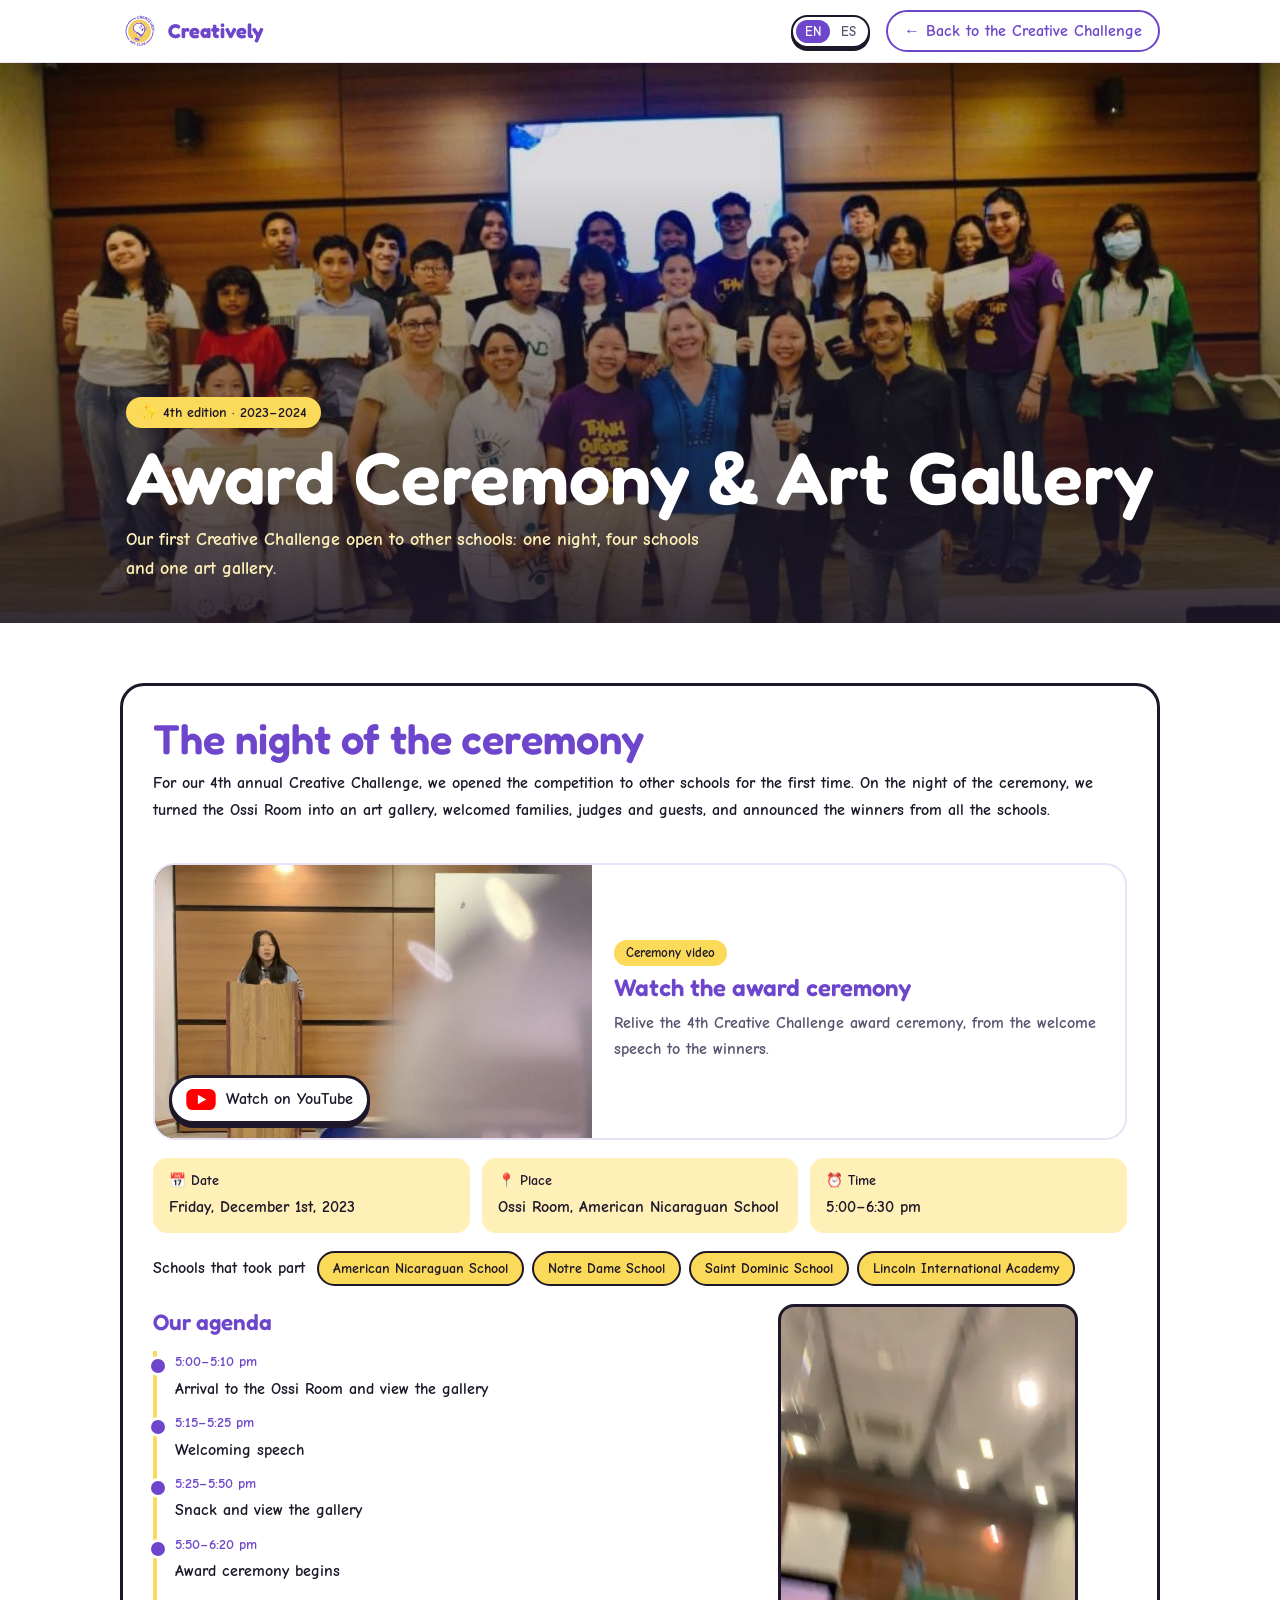
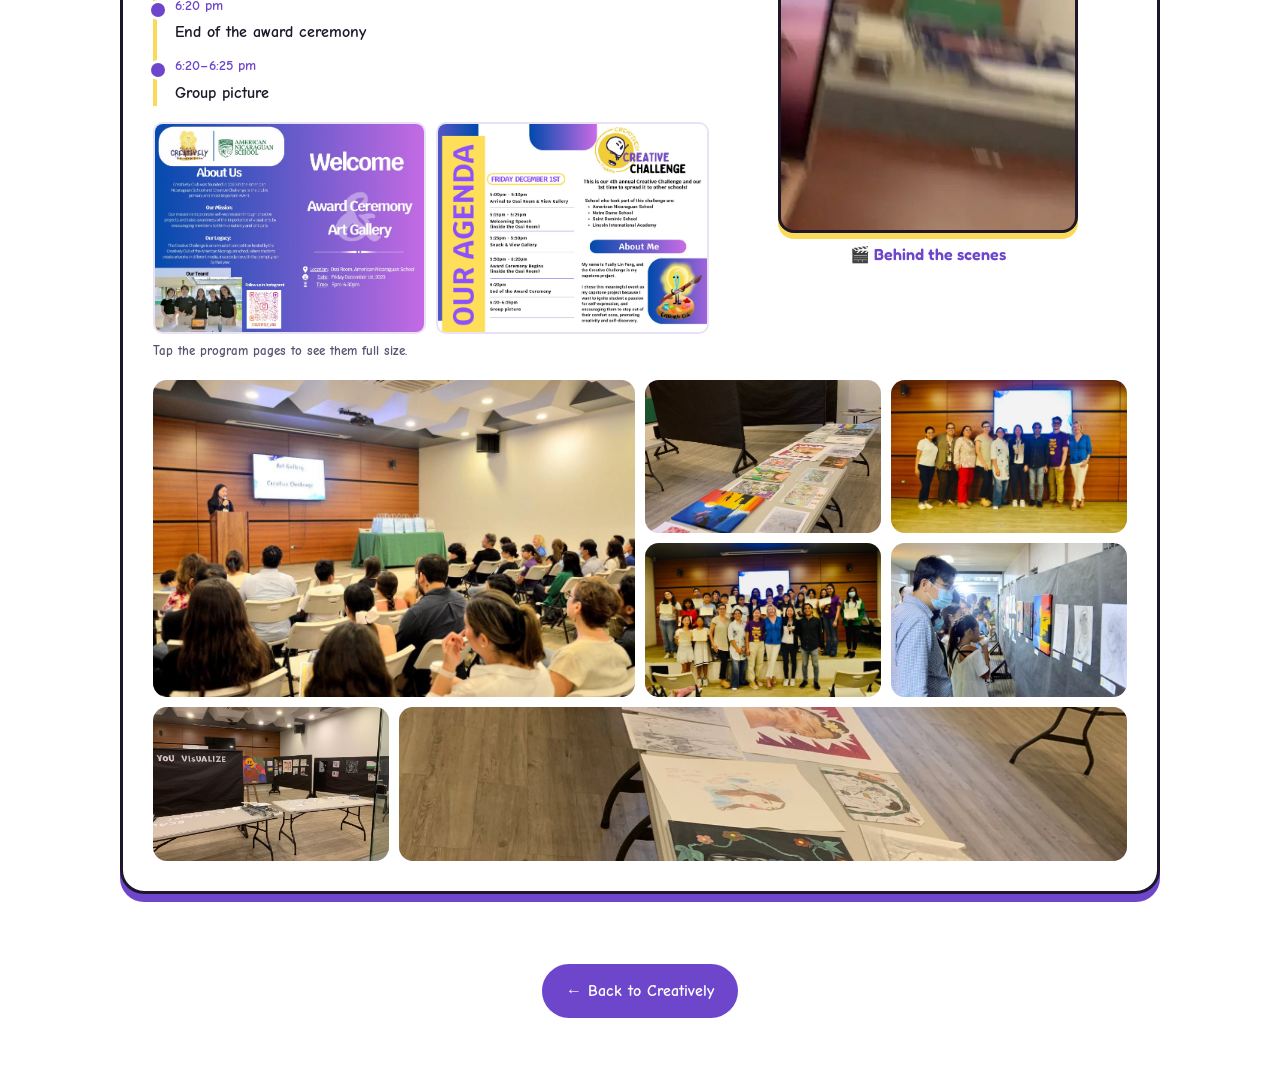
==== ceremony.html @ 50bb0e53 "Add Creatively website" ====
<!doctype html>
<html lang="en">
<head>
<meta charset="utf-8">
<meta name="viewport" content="width=device-width, initial-scale=1, viewport-fit=cover">
<title>Creative Challenge Ceremony</title>
<link rel="stylesheet" href="https://fonts.googleapis.com/css2?family=Fredoka:wght@400;500;600;700&family=Comic+Neue:wght@700&family=Oswald:wght@300;500;700&display=swap">
<link rel="stylesheet" href="css/ceremony.css">
</head>
<body>
<nav class="cp-nav"><div class="wrap"><a class="brand" href="./"><img src="assets/img/logo.svg" alt="">Creatively</a><span class="nav-right"><button class="lang-btn" id="langBtn" aria-label="Español / English"><span data-l="en" class="on">EN</span><span data-l="es">ES</span></button><a class="cp-back" href="./#challenge">← Back to the Creative Challenge</a></span></div></nav>
<header class="cp-hero"><img src="assets/img/cc3.jpg" alt="Every participant from all four schools with their certificates"><div class="wrap"><span class="cer-badge" style="background:var(--sun);color:#1d1729">✨ 4th edition · 2023–2024</span><h1>Award Ceremony &amp; Art Gallery</h1><p>Our first Creative Challenge open to other schools: one night, four schools and one art gallery.</p></div></header>
<main class="cp-main"><div class="wrap">
  <div class="cer" data-bulb="Our biggest night yet!">
    <div class="cer-head"><h3>The night of the ceremony</h3>
      <p>For our 4th annual Creative Challenge, we opened the competition to other schools for the first time. On the night of the ceremony, we turned the Ossi Room into an art gallery, welcomed families, judges and guests, and announced the winners from all the schools.</p></div>
    <a class="cc-vid cer-vid cer-vid-in" href="https://youtu.be/HZsRpSN479k" target="_blank" rel="noopener"><span class="cc-thumb"><img src="assets/img/ccv2.jpg" alt="Our president speaking at the Creative Challenge award ceremony" loading="lazy"><span class="aw-play"><svg viewBox="0 0 28 20" aria-hidden="true"><rect width="28" height="20" rx="6" fill="#FF0000"/><path d="M11 5.5v9l8-4.5z" fill="#fff"/></svg><b>Watch on YouTube</b></span></span><span class="cc-info"><span class="aw-date">Ceremony video</span><strong>Watch the award ceremony</strong><span>Relive the 4th Creative Challenge award ceremony, from the welcome speech to the winners.</span></span></a>
    <div class="cer-facts"><div><b>📅 Date</b><span>Friday, December 1st, 2023</span></div><div><b>📍 Place</b><span>Ossi Room, American Nicaraguan School</span></div><div><b>⏰ Time</b><span>5:00–6:30 pm</span></div></div>
    <div class="cer-schools"><b>Schools that took part</b><span>American Nicaraguan School</span><span>Notre Dame School</span><span>Saint Dominic School</span><span>Lincoln International Academy</span></div>
    <div class="cer-mid">
      <div class="cer-agenda"><h4>Our agenda</h4><ol><li><time>5:00–5:10 pm</time><span>Arrival to the Ossi Room and view the gallery</span></li><li><time>5:15–5:25 pm</time><span>Welcoming speech</span></li><li><time>5:25–5:50 pm</time><span>Snack and view the gallery</span></li><li><time>5:50–6:20 pm</time><span>Award ceremony begins</span></li><li><time>6:20 pm</time><span>End of the award ceremony</span></li><li><time>6:20–6:25 pm</time><span>Group picture</span></li></ol>
        <div class="cer-prog"><button class="ph cer-pg" data-cap="The ceremony program: welcome and about us" aria-label="Open photo: The ceremony program: welcome and about us"><img src="assets/img/ccp1.jpg" alt="The ceremony program: welcome and about us" loading="lazy"></button><button class="ph cer-pg" data-cap="The ceremony program: our agenda" aria-label="Open photo: The ceremony program: our agenda"><img src="assets/img/ccp2.jpg" alt="The ceremony program: our agenda" loading="lazy"></button></div><p class="cer-hint">Tap the program pages to see them full size.</p></div>
      <figure class="cer-gif"><button class="ph" data-cap="Behind the scenes at the award ceremony" aria-label="Open the ceremony animation"><img src="assets/img/ccg.webp" alt="Animation from the award ceremony, taken from the back of the Ossi Room" loading="lazy"></button><figcaption>🎬 Behind the scenes</figcaption></figure>
    </div>
    <div class="ev-grid n7"><button class="ph lead" data-cap="Welcoming everyone to the award ceremony and art gallery" aria-label="Open photo: Welcoming everyone to the award ceremony and art gallery"><img src="assets/img/cc1.jpg" alt="Welcoming everyone to the award ceremony and art gallery" loading="lazy"></button><button class="ph" data-cap="Visitors viewing the art gallery" aria-label="Open photo: Visitors viewing the art gallery"><img src="assets/img/cc6.jpg" alt="Visitors viewing the art gallery" loading="lazy"></button><button class="ph" data-cap="Our club with the judges and guests" aria-label="Open photo: Our club with the judges and guests"><img src="assets/img/cc2.jpg" alt="Our club with the judges and guests" loading="lazy"></button><button class="ph" data-cap="Every participant from all four schools with their certificates" aria-label="Open photo: Every participant from all four schools with their certificates"><img src="assets/img/cc3.jpg" alt="Every participant from all four schools with their certificates" loading="lazy"></button><button class="ph" data-cap="Hanging the artworks on the gallery panels" aria-label="Open photo: Hanging the artworks on the gallery panels"><img src="assets/img/cc4.jpg" alt="Hanging the artworks on the gallery panels" loading="lazy"></button><button class="ph" data-cap="Sorting the entries before the gallery" aria-label="Open photo: Sorting the entries before the gallery"><img src="assets/img/cc5.jpg" alt="Sorting the entries before the gallery" loading="lazy"></button><button class="ph s3" data-cap="Laying out the artworks" aria-label="Open photo: Laying out the artworks"><img src="assets/img/cc7.jpg" alt="Laying out the artworks" loading="lazy"></button></div>
  </div>
</div></main>
<div class="cp-end"><a class="btn solid" href="./#challenge">← Back to Creatively</a></div>
<dialog id="phDlg" aria-label="Photo">
  <div class="dlg-bar"><button class="dnav" id="phPrev" aria-label="Previous photo">←</button><button class="dnav" id="phNext" aria-label="Next photo">→</button><button class="dclose" id="phClose" aria-label="Close">✕</button></div>
  <figure class="ph-fig"><img id="phImg" alt=""><figcaption id="phCap"></figcaption></figure>
</dialog>
<script src="js/i18n.js"></script>
<script src="js/ceremony.js"></script>
</body>
</html>
---- css/ceremony.css ----
html{-webkit-text-size-adjust:100%}body{margin:0}img{max-width:100%}[hidden]{display:none!important}

/* Layout: logo-sun hero, then alternating cream / white bands; the Creative Challenge is the centerpiece as three paint-chip cards. */
:root{
  --paper:#FFFFFF; --cream:#FFF0B8; --sun:#FBD959; --violet:#6D46CB; --ink:#000000;
  --fg:#1d1729; --muted:#5b5270; --line:#e9e2f7; --band:#FFFBEA; --card:#FFFFFF;
  --violet-ink:#6D46CB; --on-violet:#FFFFFF;
  --display:"Fredoka","Trebuchet MS",system-ui,sans-serif;
  --body:"Comic Sans MS","Comic Sans","Comic Neue","Chalkboard SE",cursive,sans-serif;
}
@media (prefers-color-scheme:dark){:root:not([data-theme="light"]){
  --paper:#15111d; --fg:#f6f0ff; --muted:#b9add2; --line:#2f2742; --band:#1d1828; --card:#211b2e;
  --violet-ink:#a98cf5; --on-violet:#FFFFFF; color-scheme:dark}}
:root[data-theme="dark"]{
  --paper:#15111d; --fg:#f6f0ff; --muted:#b9add2; --line:#2f2742; --band:#1d1828; --card:#211b2e;
  --violet-ink:#a98cf5; --on-violet:#FFFFFF; color-scheme:dark}
*{box-sizing:border-box}
body{background:var(--paper);color:var(--fg);font-family:var(--body);font-weight:700;font-size:16px;line-height:1.65}
b,strong{font-weight:700}
button{font-family:var(--body);font-weight:700}
.wrap{max-width:1080px;margin:0 auto;padding-left:max(20px,env(safe-area-inset-left,0px));padding-right:max(20px,env(safe-area-inset-right,0px))}
h1,h2,h3{font-family:var(--display);font-weight:600;line-height:1.1;text-wrap:balance;margin:0}
h2{font-size:clamp(1.9rem,4.5vw,2.8rem);color:var(--violet-ink)}
p{margin:0}
a{color:inherit}
a:focus-visible,button:focus-visible{outline:3px solid var(--violet-ink);outline-offset:3px;border-radius:8px}
.eyebrow{font-family:var(--body);font-weight:700;font-size:.78rem;letter-spacing:.14em;text-transform:uppercase;color:var(--muted)}

/* nav */
nav{position:sticky;top:env(safe-area-inset-top,0px);z-index:20;background:var(--paper);border-bottom:1px solid var(--line)}
body::before{content:"";position:fixed;inset:0 0 auto;height:env(safe-area-inset-top,0px);z-index:21;background:var(--paper)}
nav .wrap{display:flex;align-items:center;justify-content:space-between;gap:16px;padding-block:10px}
.brand{display:flex;align-items:center;gap:10px;font-family:var(--display);font-weight:800;font-size:1.25rem;color:var(--violet-ink);text-decoration:none}
.brand img{width:38px;height:38px;border-radius:50%;background:#fff}
.navlinks{display:flex;gap:20px;font-size:.9rem;font-weight:700}
.navlinks a{text-decoration:none;color:var(--muted)}
.navlinks a:hover{color:var(--violet-ink)}
@media (max-width:720px){.navlinks{display:none}}

/* hero */
.hero{padding-block:clamp(40px,8vw,88px);overflow:hidden}
.hero .wrap{display:grid;grid-template-columns:1.1fr .9fr;gap:40px;align-items:center}
.hero h1{font-size:clamp(3rem,10vw,6.4rem);color:var(--violet-ink);letter-spacing:.01em}
.hero h1 span{display:block;font-size:.42em;color:var(--fg);font-weight:400;margin-top:.2em}
.hero .lede{font-size:1.15rem;color:var(--muted);max-width:34ch;margin-top:20px}
.motto{display:inline-block;margin-top:22px;font-family:var(--display);font-size:1.3rem;background:var(--sun);color:#1d1729;padding:4px 16px;border-radius:999px;transform:rotate(-2deg)}
.cta{display:flex;flex-wrap:wrap;gap:12px;margin-top:28px}
.btn{display:inline-flex;align-items:center;gap:8px;font-weight:700;text-decoration:none;padding:12px 22px;border-radius:999px;border:2px solid var(--violet-ink);transition:transform .15s}
.btn:hover{transform:translateY(-2px)}
.btn.solid{background:var(--violet);border-color:var(--violet);color:var(--on-violet)}
.btn.ghost{color:var(--violet-ink)}
.sunbox{position:relative;display:grid;place-items:center}
.sunbox::before{content:"";position:absolute;width:118%;aspect-ratio:1;max-width:520px;border-radius:50%;background:var(--cream);opacity:.55}
.sunbox img{position:relative;width:100%;max-width:400px;border-radius:50%;background:#fff}
@media (max-width:760px){.hero .wrap{grid-template-columns:1fr}.sunbox{order:-1}.sunbox img{max-width:240px}.sunbox::before{max-width:300px}}

/* bands */
section{padding-block:clamp(56px,8vw,96px)}
.band{background:var(--band)}
.head{display:grid;gap:10px;margin-bottom:36px;max-width:60ch}

/* about */
.about{display:grid;grid-template-columns:1fr 1.4fr;gap:20px 40px;align-items:end;margin-bottom:32px}
.about p{font-size:1.08rem;max-width:52ch}
.about p+p{margin-top:12px}
@media (max-width:820px){.about{grid-template-columns:1fr}}
.photo{position:relative;margin:0;border-radius:20px;overflow:hidden;max-width:100%;background:#1d1729}
.photo .base{display:block;width:100%;transition:filter .35s}
.photo.focus .base{filter:brightness(.42) saturate(.6) blur(2px)}
.cut{position:absolute;max-width:none;opacity:0;pointer-events:none;transform-origin:50% 100%;transition:transform .4s cubic-bezier(.2,.8,.2,1.1),opacity .25s;
  filter:drop-shadow(3px 0 0 var(--sun)) drop-shadow(-3px 0 0 var(--sun)) drop-shadow(0 3px 0 var(--sun)) drop-shadow(0 -3px 0 var(--sun)) drop-shadow(0 14px 22px rgba(0,0,0,.55))}
.cut.on{opacity:1;transform:scale(1.22)}
.cut{-webkit-mask-image:linear-gradient(#000 72%,transparent 100%);mask-image:linear-gradient(#000 72%,transparent 100%)}
.photo svg{position:absolute;inset:0;width:100%;height:100%}
.hit{fill:transparent;stroke:transparent;stroke-width:4;cursor:pointer;transition:stroke .2s;outline:none}
.photo.all .hit{stroke:var(--sun);stroke-dasharray:10 7}
.hit:focus-visible{stroke:#fff}
.ptag{position:absolute;transform:translate(-50%,-100%) translateY(8px);background:var(--sun);color:#1d1729;padding:6px 14px;border-radius:12px;white-space:nowrap;text-align:center;line-height:1.2;opacity:0;pointer-events:none;transition:opacity .25s,transform .35s;box-shadow:0 6px 16px rgba(0,0,0,.35);z-index:3}
.ptag b{display:block;font-family:var(--display);font-size:1.05rem}
.ptag small{font-size:.75rem;font-weight:700}
.ptag.on,.photo.all .ptag{opacity:1;transform:translate(-50%,-100%)}
.photo.all .ptag small{display:none}
@media (max-width:640px){.ptag{padding:3px 8px;border-radius:8px}.ptag b{font-size:.72rem}.ptag small{font-size:.62rem}.cut{filter:drop-shadow(2px 0 0 var(--sun)) drop-shadow(-2px 0 0 var(--sun)) drop-shadow(0 2px 0 var(--sun)) drop-shadow(0 -2px 0 var(--sun))}}
@media (prefers-reduced-motion:reduce){.cut.on{transform:none}}
.teamhead{display:flex;flex-wrap:wrap;justify-content:space-between;align-items:center;gap:12px;margin-top:28px}
.teamhead h3{font-size:1.6rem;color:var(--violet-ink)}
.toggle{font:700 .9rem var(--body);padding:8px 16px;border-radius:999px;border:2px solid var(--violet-ink);background:transparent;color:var(--violet-ink);cursor:pointer}
.toggle[aria-pressed="true"]{background:var(--violet);border-color:var(--violet);color:#fff}
.hint{font-size:.9rem;color:var(--muted);margin:6px 0 16px}
.team{list-style:none;padding:0;margin:0;display:grid;grid-template-columns:repeat(5,1fr);gap:12px}
.mem{width:100%;height:100%;font:inherit;color:inherit;background:var(--card);border:2px solid var(--line);border-radius:16px;padding:18px 12px;text-align:center;cursor:pointer;transition:border-color .2s,transform .2s}
.mem:hover{border-color:var(--violet-ink)}
.mem.on{border-color:var(--violet-ink);transform:translateY(-3px);box-shadow:0 6px 18px rgba(109,70,203,.18)}
.av{width:52px;height:52px;border-radius:50%;margin:0 auto 10px;display:grid;place-items:center;font-family:var(--display);font-size:1.2rem;font-weight:800}
.mem b{display:block;font-weight:700;line-height:1.3}
.mem small{color:var(--muted);font-size:.8rem}
@media (max-width:900px){.team{grid-template-columns:repeat(3,1fr)}}
@media (max-width:520px){.team{grid-template-columns:repeat(2,1fr)}}

/* mission */
.mv{display:grid;grid-template-columns:1fr 1fr;gap:20px}
.mv article{padding:30px;border-radius:22px}
.mv .m{background:var(--violet);color:#fff}
.mv .v{background:var(--sun);color:#1d1729}
.mv h3{font-size:1.7rem;margin-bottom:12px}
.mv p{font-size:1.05rem}
@media (max-width:760px){.mv{grid-template-columns:1fr}}
.goals{list-style:none;padding:0;margin:28px 0 0;display:grid;grid-template-columns:repeat(2,1fr);gap:14px}
.goals li{display:flex;gap:14px;align-items:flex-start;background:var(--card);border:1px solid var(--line);border-radius:16px;padding:18px 20px}
.dot{flex:0 0 14px;height:14px;border-radius:50%;margin-top:6px}
@media (max-width:640px){.goals{grid-template-columns:1fr}}

/* challenge */
.chips{display:grid;grid-template-columns:repeat(4,1fr);gap:20px}
.c4 .swatch{background:var(--ink);color:var(--sun)}
@media (max-width:1000px){.chips{grid-template-columns:repeat(2,1fr)}}
.chip{border-radius:20px;overflow:hidden;background:var(--card);border:1px solid var(--line);display:flex;flex-direction:column}
.chip .swatch{height:120px;padding:16px 20px;display:flex;flex-direction:column;justify-content:space-between}
.chip .ed{font-family:var(--display);font-size:2.6rem;line-height:1}
.chip .yr{font-weight:700;font-size:.82rem;letter-spacing:.08em;font-variant-numeric:tabular-nums}
.chip .body{padding:18px 20px 22px}
.chip q{font-family:var(--body);font-weight:700;font-size:1.3rem;line-height:1.25;quotes:"“" "”"}
.c1 .swatch{background:var(--cream);color:#1d1729}
.c2 .swatch{background:var(--sun);color:#1d1729}
.c3 .swatch{background:var(--violet);color:#fff}
@media (max-width:560px){.chips{grid-template-columns:1fr}.chip .swatch{height:auto;flex-direction:row;align-items:baseline;gap:14px}}
.links{display:grid;grid-template-columns:repeat(2,1fr);gap:14px;margin-top:28px}
.link{display:flex;flex-direction:column;gap:4px;text-decoration:none;padding:18px 20px;border-radius:16px;border:2px solid var(--line);background:var(--card);transition:border-color .15s,transform .15s}
.link:hover{border-color:var(--violet-ink);transform:translateY(-2px)}
.link strong{font-family:var(--display);font-size:1.2rem;color:var(--violet-ink)}
.link span{font-size:.9rem;color:var(--muted)}
@media (max-width:820px){.links{grid-template-columns:1fr}}


/* ---- playful layer ---- */
section,header.hero{position:relative;overflow:hidden}
.mark{background:linear-gradient(transparent 62%,var(--sun) 62% 90%,transparent 90%);padding:0 .12em;border-radius:4px}
.doodle{position:absolute;pointer-events:none;z-index:0;color:var(--violet-ink);opacity:.9}
.doodle.y{color:var(--sun)}
.wrap{position:relative;z-index:1}
@keyframes bob{50%{transform:translateY(-8px) rotate(6deg)}}
.float{animation:bob 5s ease-in-out infinite}
.float.d2{animation-delay:-2s}.float.d3{animation-delay:-3.5s}
.wave{height:44px;background:var(--band);-webkit-mask:url("data:image/svg+xml,%3Csvg xmlns='http://www.w3.org/2000/svg' viewBox='0 0 120 44' preserveAspectRatio='none'%3E%3Cpath d='M0 22 Q15 0 30 22 T60 22 T90 22 T120 22 V44 H0Z'/%3E%3C/svg%3E") 0 0/120px 44px repeat-x;mask:url("data:image/svg+xml,%3Csvg xmlns='http://www.w3.org/2000/svg' viewBox='0 0 120 44' preserveAspectRatio='none'%3E%3Cpath d='M0 22 Q15 0 30 22 T60 22 T90 22 T120 22 V44 H0Z'/%3E%3C/svg%3E") 0 0/120px 44px repeat-x;margin-bottom:-1px}
.wave.down{transform:scaleY(-1);margin-top:-1px;margin-bottom:0}
.splat{position:absolute;border-radius:58% 42% 63% 37%/45% 55% 45% 55%;z-index:0;pointer-events:none}
.scribble{position:absolute;font-family:var(--display);color:var(--violet-ink);font-size:1.15rem;transform:rotate(-8deg);white-space:nowrap}
.mv article{position:relative;box-shadow:0 10px 0 rgba(29,23,41,.12)}
.mv .m{transform:rotate(-1.2deg)}.mv .v{transform:rotate(1.2deg)}
.tape{position:absolute;top:-12px;left:50%;width:90px;height:26px;margin-left:-45px;background:rgba(255,240,184,.85);border:1px dashed rgba(29,23,41,.15);transform:rotate(-4deg)}
.goals li{border:2.5px dashed var(--line);transition:transform .2s,border-color .2s}
.goals li:hover{transform:rotate(-1deg) scale(1.02);border-color:var(--violet-ink)}
.chip{transition:transform .25s}
.chip:nth-child(odd){transform:rotate(-1.6deg)}.chip:nth-child(even){transform:rotate(1.6deg)}
.chip:hover{transform:rotate(0) translateY(-6px)}
.ig{width:1.1em;height:1.1em;flex:none}
.navig{display:inline-flex;align-items:center;gap:6px;color:var(--violet-ink)!important}
/* gallery */
.frame{background:var(--violet);padding:clamp(10px,2vw,18px);border-radius:10px;box-shadow:inset 0 0 0 4px rgba(255,255,255,.18),0 18px 40px rgba(29,23,41,.25)}
.mat{background:var(--cream);padding:clamp(10px,2.5vw,26px)}
.screen{position:relative;aspect-ratio:16/9;max-width:100%;background:#2a2238;overflow:hidden}
.screen iframe{position:absolute;inset:0;width:100%;height:100%;border:0}
.room{position:absolute;inset:0;perspective:600px;background:linear-gradient(#f7f3ff,#e9e2f7)}
.room .floor{position:absolute;left:0;right:0;bottom:0;height:32%;background:repeating-linear-gradient(90deg,#c9a46b 0 38px,#bf9a61 38px 40px);clip-path:polygon(18% 0,82% 0,100% 100%,0 100%)}
.room .lw,.room .rw{position:absolute;top:0;bottom:0;width:18%;background:#ddd3f2}
.room .lw{left:0;clip-path:polygon(0 0,100% 12%,100% 68%,0 100%)}
.room .rw{right:0;clip-path:polygon(0 12%,100% 0,100% 100%,0 68%)}
.room .back{position:absolute;left:18%;right:18%;top:12%;height:56%;display:flex;align-items:center;justify-content:space-around;padding:0 3%}
.room .art{width:22%;aspect-ratio:3/4;border:5px solid #1d1729;box-shadow:0 6px 10px rgba(0,0,0,.2)}
.room .art:nth-child(1){background:radial-gradient(circle at 30% 35%,#FBD959 0 22%,transparent 23%),linear-gradient(135deg,#6D46CB,#a98cf5)}
.room .art:nth-child(2){aspect-ratio:1;width:26%;background:conic-gradient(from 20deg,#FBD959,#FFF0B8,#6D46CB,#FBD959)}
.room .art:nth-child(3){background:repeating-linear-gradient(45deg,#6D46CB 0 10px,#FFF0B8 10px 20px)}
.enter{position:absolute;left:50%;top:50%;transform:translate(-50%,-50%);display:inline-flex;align-items:center;gap:10px;background:var(--sun);color:#1d1729;border:3px solid #1d1729;border-radius:999px;padding:12px 24px;font-size:1.05rem;cursor:pointer;box-shadow:0 5px 0 #1d1729;transition:transform .15s,box-shadow .15s}
.enter:hover{transform:translate(-50%,calc(-50% - 2px));box-shadow:0 7px 0 #1d1729}
.enter svg{width:20px;height:20px}
.plaque{display:flex;flex-wrap:wrap;justify-content:space-between;gap:10px;margin:18px auto 0;max-width:640px;background:var(--card);border:2px solid var(--line);border-radius:10px;padding:12px 18px;font-size:.9rem}
.plaque a{color:var(--violet-ink)}
/* instagram band */
.igband .wrap{display:grid;grid-template-columns:auto 1fr auto;gap:28px;align-items:center}
.igbig{width:96px;height:96px;border-radius:26px;display:grid;place-items:center;color:#fff;background:radial-gradient(circle at 30% 107%,#fdf497 0%,#fdf497 5%,#fd5949 45%,#d6249f 60%,#285AEB 90%);transform:rotate(-6deg);box-shadow:0 10px 0 rgba(29,23,41,.15)}
.igbig svg{width:56px;height:56px}
.igband h2{font-size:clamp(1.6rem,4vw,2.3rem)}
@media (max-width:700px){.igband .wrap{grid-template-columns:1fr;justify-items:start}}
@media (prefers-reduced-motion:reduce){.float{animation:none}}
/* gallery picture link */
.galshot{position:absolute;inset:0;display:block;overflow:hidden}
.galshot img{width:100%;height:100%;object-fit:cover;display:block;transition:transform .6s cubic-bezier(.2,.8,.2,1),filter .4s}
.galshot:hover img,.galshot:focus-visible img{transform:scale(1.06);filter:brightness(.8)}
.galcta{position:absolute;left:50%;bottom:8%;transform:translateX(-50%);display:inline-flex;align-items:center;gap:8px;white-space:nowrap;background:var(--sun);color:#1d1729;border:3px solid #1d1729;border-radius:999px;padding:10px 22px;font-size:1.02rem;box-shadow:0 5px 0 #1d1729;transition:transform .2s,box-shadow .2s}
.galshot:hover .galcta{transform:translateX(-50%) translateY(-3px);box-shadow:0 8px 0 #1d1729}
@media (max-width:560px){.galcta{font-size:.82rem;padding:6px 14px;bottom:6%}}
/* slogan */
.slogan{padding-block:clamp(30px,5vw,60px) clamp(50px,7vw,80px)}
.sl-grid{display:grid;grid-template-columns:1.35fr .65fr;gap:clamp(24px,5vw,60px);align-items:center}
.gifbox{margin:0;background:#EDEBFD;border:3px solid #1d1729;border-radius:22px;overflow:hidden;box-shadow:8px 8px 0 var(--violet);transform:rotate(-1deg)}
.gifbox img{display:block;width:100%;aspect-ratio:16/9;object-fit:cover}
.gifbox.lit{transform:rotate(0) scale(1.02);box-shadow:10px 10px 0 var(--sun)}
.sl-art{display:grid;justify-items:center;gap:12px;text-align:center}
.sl-img{width:min(100%,280px);transition:transform .4s cubic-bezier(.34,1.5,.5,1)}
.sl-swap{position:relative;display:inline-block;width:min(100%,280px)}
.sl-swap .sl-img{width:100%;display:block;transition:opacity .35s,transform .45s cubic-bezier(.34,1.5,.5,1)}
.sl-swap .sl-y{position:absolute;inset:0;opacity:0;filter:drop-shadow(3px 3px 0 #1d1729)}
.sl-art:hover .sl-img,.sl-art.lit .sl-img{transform:rotate(-5deg) scale(1.07)}
.sl-art:hover .sl-y,.sl-art.lit .sl-y{opacity:1}
.sl-art:hover .sl-img:not(.sl-y),.sl-art.lit .sl-img:not(.sl-y){opacity:0}
.about{border-radius:20px;transition:transform .35s cubic-bezier(.34,1.5,.5,1),background .35s}
.about.lit{transform:translateY(-4px);background:var(--card);box-shadow:0 0 0 4px var(--sun);padding:14px 18px;margin-inline:-18px}
.sl-txt{color:var(--muted);max-width:30ch}
@media (prefers-color-scheme:dark){:root:not([data-theme="light"]) .sl-img{filter:brightness(1.35)}}
:root[data-theme="dark"] .sl-img{filter:brightness(1.35)}
@media (max-width:820px){.sl-grid{grid-template-columns:1fr}.sl-swap{width:min(70%,240px)}}
.fslogan{width:110px;transform:rotate(4deg)}
.link{flex-direction:row!important;align-items:center;gap:16px!important}
.ltxt{display:flex;flex-direction:column;gap:4px;min-width:0}
.link .lico{flex:none;width:54px;height:54px;border-radius:16px;display:grid;place-items:center;transition:transform .3s cubic-bezier(.34,1.5,.5,1)}
.link .lico.web{background:var(--violet);color:#fff}
.link .lico.web svg{width:30px;height:30px}
.link .lico.yt{background:#fff;border:2px solid var(--line)}
.link .lico.yt svg{width:34px;height:24px}
.link:hover .lico{transform:rotate(-8deg) scale(1.08)}
/* events */
.ev-tabs{display:flex;flex-wrap:wrap;gap:12px;margin-bottom:24px}
.ev-tab{display:flex;align-items:center;gap:10px;padding:12px 18px;border:2.5px solid var(--line);border-radius:16px;background:var(--card);color:var(--fg);cursor:pointer;font-size:1.02rem;text-align:left;transition:transform .25s cubic-bezier(.34,1.5,.5,1),border-color .2s,background .2s}
.ev-tab small{display:block;font-size:.78rem;color:var(--muted);margin-left:2px}
.ev-tab:hover{transform:translateY(-3px) rotate(-1deg);border-color:var(--violet-ink)}
.ev-tab.on{border-color:var(--violet-ink);background:var(--violet);color:#fff;box-shadow:0 5px 0 var(--sun)}
.ev-tab.on small{color:#FFF0B8}
.ev-dot{width:14px;height:14px;border-radius:50%;flex:none;border:2px solid #fff}
.ev-tabs.lit .ev-tab.on{transform:rotate(-2deg) scale(1.04)}
.ev-panel{display:grid;grid-template-columns:1fr;gap:22px;align-items:start;background:var(--card);border:2.5px solid var(--line);border-radius:22px;padding:clamp(18px,3vw,30px)}
.ev-panel[hidden]{display:none!important}
.ev-panel{animation:evIn .4s cubic-bezier(.2,.8,.2,1)}
@keyframes evIn{from{opacity:0;transform:translateY(12px)}}
.ev-info{display:grid;grid-template-columns:auto 1fr;grid-template-areas:"when desc" "title desc";column-gap:36px;row-gap:8px;align-items:start;padding-bottom:20px;border-bottom:2px dashed var(--line)}
.ev-info .ev-when{grid-area:when}.ev-info h3{grid-area:title;white-space:nowrap}.ev-info p{grid-area:desc;align-self:center;max-width:none;font-size:1.05rem}
@media (max-width:700px){.ev-info{grid-template-columns:1fr;grid-template-areas:"when" "title" "desc"}.ev-info h3{white-space:normal}}
.ev-info h3{font-size:clamp(1.7rem,3.4vw,2.3rem);color:var(--violet-ink)}
.ev-info p{color:var(--muted)}
.ev-when{justify-self:start;background:var(--sun);color:#1d1729;border-radius:999px;padding:4px 14px;font-size:.85rem;transform:rotate(-2deg)}
.ev-years{display:flex;flex-wrap:wrap;gap:8px;margin-bottom:12px}
.ev-years{gap:12px!important;margin-bottom:16px!important;align-items:center}
.ev-years::before{content:"Pick a year:";font-size:.95rem;color:var(--muted);margin-right:4px}
.yr-chip{border:3px solid #1d1729;background:var(--card);color:var(--fg);border-radius:16px;padding:10px 22px;font-size:1.15rem;cursor:pointer;font-variant-numeric:tabular-nums;box-shadow:0 5px 0 #1d1729;transition:transform .15s,box-shadow .15s,background .2s}
.yr-chip:hover{transform:translateY(-3px);box-shadow:0 8px 0 #1d1729;background:var(--cream);color:#1d1729}
.yr-chip:active{transform:translateY(3px);box-shadow:0 2px 0 #1d1729}
.yr-chip.on{background:var(--sun);color:#1d1729;transform:rotate(-2deg)}
.yr-chip.on::before{content:"★ "}
@media (max-width:520px){.yr-chip{font-size:1rem;padding:8px 16px}.ev-years::before{flex-basis:100%}}
.ev-grid{display:grid;grid-template-columns:repeat(4,1fr);grid-auto-rows:clamp(100px,12vw,170px);gap:10px}
.ph{position:relative;padding:0;border:0;border-radius:14px;overflow:hidden;cursor:zoom-in;background:var(--line)}
.ph.lead{grid-column:span 2;grid-row:span 2}
.ph.s4{grid-column:1/-1}.ph.s3{grid-column:span 3}.ph.s2{grid-column:span 2}
.ev-grid.n1,.ev-grid.n2{grid-template-columns:repeat(2,1fr);grid-auto-rows:clamp(220px,34vw,440px)}
.ev-note{color:var(--fg);margin:0 0 12px;max-width:none}
@media (max-width:700px){.ev-grid{grid-template-columns:repeat(2,1fr);grid-auto-rows:120px}.ph.s4,.ph.s3,.ph.s2{grid-column:auto}.ph.m2{grid-column:1/-1}.ev-grid.n1,.ev-grid.n2{grid-auto-rows:150px}}
.ph video{width:100%;height:100%;object-fit:cover;display:block}
.ph.vid .vplay{position:absolute;left:50%;top:50%;transform:translate(-50%,-50%);width:48px;height:48px;border-radius:50%;background:var(--sun);color:#1d1729;border:3px solid #1d1729;display:grid;place-items:center;font-size:1rem;padding-left:3px;box-shadow:0 4px 0 #1d1729}
.ph-fig video{max-width:100%;max-height:calc(100vh - 110px);margin:0 auto;display:block;background:#000}
.ph img{width:100%;height:100%;object-fit:cover;object-position:50% 30%;display:block;transition:transform .45s cubic-bezier(.2,.8,.2,1),filter .3s}
.ph:hover img,.ph:focus-visible img{transform:scale(1.07)}
.ph::after{content:"⤢";position:absolute;right:8px;bottom:8px;width:28px;height:28px;border-radius:50%;display:grid;place-items:center;background:var(--sun);color:#1d1729;font-size:.9rem;opacity:0;transform:scale(.6);transition:opacity .2s,transform .25s}
.ph:hover::after,.ph:focus-visible::after{opacity:1;transform:scale(1)}
.ph:focus-visible{outline:3px solid var(--violet-ink);outline-offset:2px}
.ev-empty{display:grid;place-items:center;gap:6px;min-height:220px;border:2.5px dashed var(--line);border-radius:16px;color:var(--muted);text-align:center;padding:20px}
.ev-empty-ic{font-size:2rem}
@media (max-width:860px){.ev-panel{grid-template-columns:1fr}}
@media (max-width:520px){.ev-grid{grid-template-columns:repeat(2,1fr);grid-auto-rows:110px}.ev-tabs{display:grid;grid-template-columns:1fr 1fr;gap:10px}.ev-tab{flex-direction:column;align-items:flex-start;gap:2px;padding:10px 12px;font-size:.95rem;position:relative;padding-left:30px}.ev-tab .ev-dot{position:absolute;left:10px;top:15px;width:12px;height:12px}.ev-tab small{margin-left:0}.ev-tab.on{transform:none}}
dialog#phDlg{width:min(1100px,calc(100vw - 24px));max-height:calc(100vh - 24px);padding:0;border:3px solid #1d1729;border-radius:20px;background:#1d1729;color:#fff;overflow:hidden}
dialog#phDlg::backdrop{background:rgba(29,23,41,.75);backdrop-filter:blur(3px)}
dialog#phDlg[open]{animation:pop .3s cubic-bezier(.34,1.4,.5,1)}
dialog#phDlg .dlg-bar{position:absolute;top:0;right:0;left:0}
#phDlg + * {}
.ph-fig{margin:0;display:grid}
.ph-fig img{max-width:100%;max-height:calc(100vh - 110px);width:auto;margin:0 auto;display:block}
.ph-fig figcaption{padding:12px 18px 16px;font-size:.95rem;color:#FFF0B8;text-align:center}
@media (prefers-reduced-motion:reduce){.ev-panel,dialog#phDlg[open]{animation:none}}
/* members */
.mb-car{position:relative;max-width:860px;margin:0 auto}
.mb-track{display:flex;overflow-x:auto;scroll-snap-type:x mandatory;scroll-behavior:smooth;gap:0;border-radius:24px;scrollbar-width:none}
.mb-track::-webkit-scrollbar{display:none}
.mb-track:focus-visible{outline:3px solid var(--violet-ink);outline-offset:4px}
.mb-slide{flex:0 0 100%;scroll-snap-align:center;margin:0;background:var(--card);border:2.5px solid var(--line);border-radius:24px;padding:12px;min-width:0}
.mb-slide img{display:block;width:100%;height:clamp(220px,40vw,420px);object-fit:cover;object-position:50% 45%;border-radius:16px}
.mb-slide figcaption{display:flex;align-items:center;gap:16px;padding:14px 6px 4px}
.mb-count{flex:none;display:grid;place-items:center;width:84px;height:84px;border-radius:50%;background:var(--violet);color:#fff;box-shadow:0 5px 0 var(--sun);text-align:center;line-height:1}
.mb-count b{font-family:var(--display);font-size:1.8rem;font-variant-numeric:tabular-nums}
.mb-count small{font-size:.7rem;color:#FFF0B8;margin-top:-16px}
.mb-txt{display:grid;gap:6px;justify-items:start;font-size:1.05rem;color:var(--fg)}
.mb-yr{background:var(--sun);color:#1d1729;border-radius:999px;padding:2px 12px;font-size:.85rem;font-variant-numeric:tabular-nums}
.mb-arrow{position:absolute;top:calc(12px + clamp(220px,40vw,420px)/2);transform:translateY(-50%);width:46px;height:46px;border-radius:50%;border:3px solid #1d1729;background:var(--sun);color:#1d1729;font-size:1.2rem;cursor:pointer;box-shadow:0 4px 0 #1d1729;transition:transform .2s;z-index:2}
.mb-arrow:hover{transform:translateY(-50%) scale(1.1)}
.mb-arrow.prev{left:-18px}.mb-arrow.next{right:-18px}
.mb-arrow:disabled{opacity:.35;cursor:default}
.mb-dots{display:flex;justify-content:center;flex-wrap:wrap;gap:8px;margin-top:16px}
.mb-dot{border:2px solid var(--violet-ink);background:transparent;color:var(--violet-ink);border-radius:999px;padding:4px 14px;font-size:.85rem;cursor:pointer;font-variant-numeric:tabular-nums}
.mb-dot.on{background:var(--violet);border-color:var(--violet);color:#fff}
@media (max-width:560px){.mb-arrow{width:38px;height:38px}.mb-arrow.prev{left:4px}.mb-arrow.next{right:4px}.mb-slide figcaption{gap:12px}.mb-count{width:64px;height:64px}.mb-count b{font-size:1.35rem}.mb-count small{margin-top:-10px}.mb-txt{font-size:.95rem}}
.mb-head{max-width:none}
.mb-head p{max-width:none}
.em{color:var(--violet-ink);background:linear-gradient(transparent 60%,var(--sun) 60% 92%,transparent 92%);padding:0 .1em}
.mb-imgwrap{position:relative}
.mb-ord{position:absolute;left:14px;top:14px;font-family:var(--display);font-weight:700;font-size:clamp(1.4rem,3.4vw,2.2rem);line-height:1;background:var(--sun);color:#1d1729;border:3px solid #1d1729;border-radius:16px;padding:8px 16px;box-shadow:0 5px 0 #1d1729;transform:rotate(-3deg)}
.mb-slide figcaption{display:flex;align-items:center;gap:14px;padding:14px 6px 4px;flex-wrap:nowrap}
.mb-desc{flex:1;min-width:0;font-size:1.02rem;color:var(--fg)}
.mb-yr{flex:none}
.mb-dot{display:inline-flex;flex-direction:column;align-items:center;line-height:1.15;padding:6px 16px;border-radius:14px}
.mb-dot b{font-family:var(--display);font-size:1.05rem}
.mb-dot small{font-size:.72rem;opacity:.85}
@media (max-width:640px){.mb-slide figcaption{flex-wrap:wrap}.mb-desc{flex-basis:100%}}
/* awareness videos */
.aw-grid{display:grid;grid-template-columns:1fr 1fr;gap:24px}
.aw-card{display:grid;grid-template-rows:auto 1fr;background:var(--card);border:2.5px solid var(--line);border-radius:20px;overflow:hidden;transition:transform .3s cubic-bezier(.34,1.5,.5,1),box-shadow .3s}
.aw-card:hover{transform:translateY(-4px) rotate(-.5deg);box-shadow:0 8px 0 var(--sun)}
.aw-media{position:relative;display:block;aspect-ratio:16/9;max-width:100%;overflow:hidden;background:#1d1729}
.aw-main{width:100%;height:100%;object-fit:cover;display:block;transition:transform .5s cubic-bezier(.2,.8,.2,1),filter .3s}
.aw-card:hover .aw-main{transform:scale(1.06);filter:brightness(.8)}
.aw-play{position:absolute;left:14px;bottom:14px;display:inline-flex;align-items:center;gap:10px;background:#fff;color:#1d1729;border:3px solid #1d1729;border-radius:999px;padding:10px 18px;box-shadow:0 5px 0 #1d1729;white-space:nowrap;transition:transform .2s}
.aw-play svg{width:34px;height:24px}
.aw-card:hover .aw-play{transform:translateY(-3px) scale(1.05)}
.aw-body{display:grid;gap:8px;padding:18px 20px 20px;align-content:start}
.aw-date{justify-self:start;background:var(--sun);color:#1d1729;border-radius:999px;padding:2px 12px;font-size:.82rem}
.aw-body h4{margin:0;font-family:var(--display);font-weight:600;font-size:1.5rem;color:var(--violet-ink)}
.aw-body p{color:var(--muted);margin:0}
.aw-news{margin-top:8px;border-top:2px dashed var(--line);padding-top:14px;display:grid;gap:10px}
.aw-news-lbl{margin:0;font-size:.95rem;color:var(--fg)}
.aw-shot.ph{display:block;width:100%;height:auto;border:2.5px solid var(--line);border-radius:12px;background:#fff}
.aw-shot.ph img{height:auto;object-fit:contain}
@media (max-width:760px){.aw-grid{grid-template-columns:1fr}}
.ev-sub{display:flex;align-items:center;gap:10px;margin:22px 0 4px;font-family:var(--display);font-weight:600;font-size:1.45rem;color:var(--violet-ink)}
.ev-sub span{display:grid;place-items:center;width:32px;height:32px;border-radius:50%;background:var(--violet);color:#fff;font-size:1rem;box-shadow:0 3px 0 var(--sun)}
.ev-year .ev-sub:first-of-type{margin-top:6px}
.ev-subnote{margin:0 0 12px;color:var(--muted)}
.cc-vid{display:grid;grid-template-columns:1.3fr 1fr;gap:0;margin-top:22px;text-decoration:none;color:inherit;background:var(--card);border:2.5px solid var(--line);border-radius:22px;overflow:hidden;transition:transform .3s cubic-bezier(.34,1.5,.5,1),box-shadow .3s}
.cc-vid:hover{transform:translateY(-4px);box-shadow:0 8px 0 var(--sun)}
.cc-thumb{position:relative;display:block;aspect-ratio:16/9;max-width:100%;overflow:hidden;background:#1d1729}
.cc-thumb img{width:100%;height:100%;object-fit:cover;display:block;transition:transform .5s cubic-bezier(.2,.8,.2,1)}
.cc-vid:hover .cc-thumb img{transform:scale(1.05)}
.cc-vid:hover .aw-play{transform:translateY(-3px) scale(1.05)}
.cc-info{display:grid;gap:10px;align-content:center;padding:22px 26px}
.cc-info strong{font-family:var(--display);font-weight:600;font-size:1.6rem;line-height:1.15;color:var(--violet-ink)}
.cc-info span:last-child{color:var(--muted)}
@media (max-width:760px){.cc-vid{grid-template-columns:1fr}}
.aw-wide{grid-column:1/-1;grid-template-columns:1.1fr 1fr;grid-template-rows:auto}
.aw-wide .aw-media{aspect-ratio:auto;height:100%;min-height:240px;background:#fff}
.aw-wide .aw-main{object-fit:contain;background:#fff}
.aw-wide .aw-body{align-content:center;padding:24px 28px}
.aw-wide .aw-play{left:auto;right:14px;bottom:14px}
.aw-wide h4{font-size:1.8rem}
.aw-link{justify-self:start;margin-top:4px;color:var(--violet-ink);font-size:1rem;text-decoration:none;border-bottom:3px solid var(--sun)}
@media (max-width:760px){.aw-wide{grid-template-columns:1fr}.aw-wide .aw-media{min-height:0;aspect-ratio:2/1}}
.aw-tall{grid-template-columns:.55fr 1fr;margin-bottom:16px}
.aw-tall .aw-media{min-height:320px;background:#1d1729}
.aw-tall .aw-main{object-fit:cover;object-position:50% 30%}
.aw-tall .aw-play{left:50%;right:auto;transform:translateX(-50%)}
.aw-card.aw-tall:hover .aw-play{transform:translateX(-50%) translateY(-3px)}
@media (max-width:760px){.aw-tall .aw-media{aspect-ratio:3/4}}
.feat2{display:grid;grid-template-columns:1fr 1fr;gap:18px;margin:4px 0 8px;align-items:stretch}
.feat-card{margin:0;background:var(--card);border:3px solid #1d1729;border-radius:18px;padding:10px;box-shadow:0 6px 0 var(--sun);display:flex;flex-direction:column;gap:8px}
.feat-card .feat-ph{display:block;width:100%;flex:1;height:auto;min-height:0;background:#eaf6ff;border-radius:12px;overflow:hidden}
.feat-card .feat-ph img{width:100%;height:100%;max-height:560px;object-fit:contain;display:block}
.feat-card figcaption{font-family:var(--display);font-weight:600;font-size:1.1rem;color:var(--violet-ink);text-align:center}
@media (max-width:640px){.feat2{grid-template-columns:1fr}}
.am{display:grid;grid-template-columns:1.3fr 1fr;gap:16px;margin-bottom:16px}
.am-side{display:grid;gap:16px}
.am-col{border-radius:18px;padding:18px 20px;border:3px solid #1d1729;box-shadow:0 5px 0 #1d1729}
.am-col h4{margin:0 0 10px;font-family:var(--display);font-weight:600;font-size:1.4rem;color:#1d1729}
.am-exp{background:#FBE0E6;color:#1d1729}
.am-exp ul{margin:0;padding:0;list-style:none;display:grid;gap:8px}
.am-exp li{background:#fff;border-radius:10px;padding:10px 14px 10px 38px;position:relative}
.am-exp li::before{content:"✓";position:absolute;left:12px;top:9px;width:18px;height:18px;border-radius:50%;background:#EF8B34;color:#fff;font-size:.75rem;display:grid;place-items:center}
.am-ben{background:var(--sun);color:#1d1729}
.am-ben p{margin:0;font-size:1.1rem}
.am-sch{background:#FFE6CF;color:#1d1729}
.am-sch p{margin:0 0 8px}
.am-slots{display:flex;flex-wrap:wrap;gap:8px}
.am-slots span{background:#EF8B34;color:#fff;border-radius:999px;padding:4px 12px;font-size:.9rem;font-variant-numeric:tabular-nums}
.am-note{font-size:.85rem;margin:0!important;opacity:.8}
@media (max-width:760px){.am{grid-template-columns:1fr}}
#ev-mentor .ph img{object-fit:contain;background:#fff}
.mt-cards{display:grid;grid-template-columns:repeat(4,1fr);gap:14px;margin-bottom:6px}
.mt-c{display:grid;gap:6px;align-content:start;background:var(--card);border:3px solid #1d1729;border-radius:16px;padding:16px;box-shadow:0 5px 0 var(--c);transition:transform .25s cubic-bezier(.34,1.5,.5,1)}
.mt-c:hover{transform:translateY(-4px) rotate(-1deg)}
.mt-c span{font-size:1.6rem;line-height:1}
.mt-c b{font-family:var(--display);font-weight:600;font-size:1.15rem;color:var(--c)}
.mt-c small{font-size:.88rem;color:var(--muted);line-height:1.4}
@media (max-width:900px){.mt-cards{grid-template-columns:repeat(2,1fr)}}
#ev-meet .pv-step img{background:#fff}
#ev-meet .ev-grid .ph img{object-fit:contain;background:#141414}
/* ceremony */
.cer{margin-top:36px;background:var(--card);border:3px solid #1d1729;border-radius:24px;padding:clamp(18px,3vw,30px);box-shadow:0 8px 0 var(--violet);display:grid;gap:18px}
.cer-head{display:grid;gap:8px}
.cer-badge{justify-self:start;background:var(--violet);color:#fff;border-radius:999px;padding:4px 14px;font-size:.88rem}
.cer-head h3{font-size:clamp(1.8rem,4vw,2.6rem);color:var(--violet-ink)}
.cer-head p{color:var(--fg);max-width:none}
.cer-facts{display:grid;grid-template-columns:repeat(3,1fr);gap:12px}
.cer-facts div{background:var(--cream);color:#1d1729;border-radius:14px;padding:12px 16px;display:grid;gap:2px}
.cer-facts b{font-size:.85rem}
.cer-schools{display:flex;flex-wrap:wrap;align-items:center;gap:8px}
.cer-schools b{margin-right:4px}
.cer-schools span{background:var(--sun);color:#1d1729;border:2px solid #1d1729;border-radius:999px;padding:4px 14px;font-size:.9rem}
.cer-mid{display:grid;grid-template-columns:1.4fr 1fr;gap:20px;align-items:start}
.cer-agenda h4{margin:0 0 10px;font-family:var(--display);font-weight:600;font-size:1.4rem;color:var(--violet-ink)}
.cer-agenda ol{list-style:none;margin:0;padding:0 0 0 18px;border-left:4px solid var(--sun);display:grid;gap:10px}
.cer-agenda li{position:relative;display:grid;gap:2px}
.cer-agenda li::before{content:"";position:absolute;left:-27px;top:5px;width:14px;height:14px;border-radius:50%;background:var(--violet);border:3px solid var(--card)}
.cer-agenda time{font-size:.85rem;color:var(--violet-ink);font-variant-numeric:tabular-nums}
.cer-prog{display:grid;grid-template-columns:1fr 1fr;gap:10px;margin-top:16px}
.cer-pg{display:block;padding:0;border:2px solid var(--line);border-radius:10px;overflow:hidden;background:#fff;cursor:zoom-in}
.cer-pg img{width:100%;height:auto;display:block;transition:transform .3s}
.cer-pg:hover img{transform:scale(1.04)}
.cer-hint{font-size:.82rem;color:var(--muted);margin:6px 0 0}
.cer-gif{margin:0;display:grid;gap:8px;justify-items:center}
.cer-gif .ph{display:block;width:100%;max-width:300px;border-radius:16px;border:3px solid #1d1729;overflow:hidden;box-shadow:0 6px 0 var(--sun);padding:0;background:#1d1729}
.cer-gif .ph img{width:100%;height:auto;display:block}
.cer-gif figcaption{font-family:var(--display);font-weight:600;color:var(--violet-ink)}
.cer .ev-grid .ph img{object-position:50% 40%}
@media (max-width:760px){.cer-facts{grid-template-columns:1fr}.cer-mid{grid-template-columns:1fr}}
/* mural process */
.pv-solo+.pv-solo{margin-top:40px;padding-top:26px;border-top:2px dashed var(--line)}
.pv-solo .ev-sub{margin-top:0}
.pv-tabs{display:grid;grid-template-columns:repeat(3,1fr);gap:12px;margin-bottom:16px}
.pv-tab{display:grid;grid-template-columns:auto 1fr;grid-template-rows:auto auto;column-gap:10px;align-items:center;text-align:left;padding:12px 16px;border:3px solid #1d1729;border-radius:16px;background:var(--card);color:var(--fg);cursor:pointer;box-shadow:0 5px 0 #1d1729;transition:transform .15s,box-shadow .15s,background .2s}
.pv-tab:hover{transform:translateY(-3px);box-shadow:0 8px 0 #1d1729}
.pv-tab.on{background:var(--sun);color:#1d1729;transform:rotate(-1.5deg)}
.pv-sw{grid-row:1/3;width:26px;height:26px;border-radius:50%;border:2.5px solid #1d1729}
.pv-tab b{font-family:var(--display);font-size:1.15rem;line-height:1.1}
.pv-tab small{font-size:.78rem;opacity:.8}
.pv-mural{animation:evIn .4s cubic-bezier(.2,.8,.2,1)}
.pv-stage{position:relative;aspect-ratio:16/10;max-width:100%;border-radius:18px;overflow:hidden;background:#1d1729;border:3px solid #1d1729}
.pv-step{position:absolute;inset:0;margin:0;opacity:0;transform:scale(1.04);transition:opacity .5s,transform .8s cubic-bezier(.2,.8,.2,1)}
.pv-step.on{opacity:1;transform:scale(1)}
.pv-step img{width:100%;height:100%;object-fit:contain;display:block}
.pv-badge{position:absolute;left:14px;top:14px;background:var(--sun);color:#1d1729;border:2.5px solid #1d1729;border-radius:999px;padding:4px 14px;font-size:.9rem;box-shadow:0 3px 0 #1d1729;font-variant-numeric:tabular-nums}
.pv-badge.fin{background:var(--violet);color:#fff}
.pv-nav{position:absolute;top:50%;transform:translateY(-50%);width:46px;height:46px;border-radius:50%;border:3px solid #1d1729;background:var(--sun);color:#1d1729;font-size:1.2rem;cursor:pointer;box-shadow:0 4px 0 #1d1729}
.pv-nav.prev{left:12px}.pv-nav.next{right:12px}
.pv-nav:disabled{opacity:.3;cursor:default}
.pv-track{position:relative;margin:18px 4px 0}
.pv-line{position:absolute;left:calc(50% / var(--n,5));right:calc(50% / var(--n,5));top:17px;height:6px;border-radius:3px;background:var(--line)}
.pv-dots{--n:5}
.pv-track{--n:5}
.pv-fill{display:block;height:100%;width:0;border-radius:3px;background:var(--violet);transition:width .5s cubic-bezier(.2,.8,.2,1)}
.pv-dots{position:relative;display:grid;grid-template-columns:repeat(var(--n),1fr)}
.pv-dot{display:grid;justify-items:center;gap:6px;background:none;border:0;padding:0;cursor:pointer;color:var(--muted);min-width:0}
.pv-dot span{display:grid;place-items:center;width:40px;height:40px;border-radius:50%;background:var(--card);border:3px solid var(--line);font-family:var(--display);font-weight:700;color:var(--muted);transition:transform .25s cubic-bezier(.34,1.5,.5,1),background .2s,border-color .2s}
.pv-dot small{font-size:.8rem;text-align:center;line-height:1.2}
.pv-dot.done span{background:var(--violet);border-color:var(--violet);color:#fff}
.pv-dot.on span{background:var(--sun);border-color:#1d1729;color:#1d1729;transform:scale(1.18)}
.pv-dot.on small{color:var(--fg)}
.pv-dot.fin span{border-style:dashed}
.pv-dot:focus-visible span{outline:3px solid var(--violet-ink);outline-offset:3px}
.pv-foot{display:flex;flex-wrap:wrap;align-items:center;justify-content:space-between;gap:12px;margin-top:16px}
.pv-cap{margin:0;font-size:1.08rem;color:var(--fg);flex:1;min-width:200px}
.pv-play{border:3px solid #1d1729;background:var(--violet);color:#fff;border-radius:999px;padding:10px 20px;font-size:1rem;cursor:pointer;box-shadow:0 4px 0 #1d1729}
.pv-play:hover{transform:translateY(-2px)}
@media (max-width:640px){.pv-tabs{gap:8px}.pv-tab{grid-template-columns:1fr;justify-items:center;text-align:center;padding:8px 6px;row-gap:4px}.pv-sw{grid-row:auto;width:18px;height:18px}.pv-tab b{font-size:.85rem}.pv-tab small{display:none}.pv-nav{width:36px;height:36px}.pv-dot span{width:30px;height:30px;font-size:.85rem}.pv-line{top:12px}.pv-dot small{font-size:.66rem}}
/* prompt posters */
.chip{cursor:pointer}
.chip:focus-visible{outline:3px solid var(--violet-ink);outline-offset:4px}
.chip .more{display:inline-block;margin-top:14px;font-size:.88rem;color:var(--violet-ink);border-bottom:2px solid var(--sun)}
.chip .body{display:flex;flex-direction:column;align-items:flex-start}
dialog#edDlg{width:min(900px,calc(100vw - 24px));max-height:calc(100vh - 24px);padding:0;border:3px solid #1d1729;border-radius:20px;background:#fff;color:#1d1729;box-shadow:0 30px 80px rgba(0,0,0,.35);overflow:auto}
dialog#edDlg::backdrop{background:rgba(29,23,41,.6);backdrop-filter:blur(3px)}
dialog#edDlg[open]{animation:pop .35s cubic-bezier(.34,1.4,.5,1)}
@keyframes pop{from{transform:scale(.9) translateY(20px);opacity:0}}
.dlg-bar{position:sticky;top:0;z-index:3;display:flex;justify-content:flex-end;gap:8px;padding:12px 12px 0;pointer-events:none}
.dlg-bar button{pointer-events:auto;width:40px;height:40px;border-radius:50%;border:2.5px solid #1d1729;background:var(--sun);color:#1d1729;font-size:1.1rem;cursor:pointer}
.dlg-bar .dclose{background:#fff}
.dlg-bar button:hover{transform:scale(1.08)}
#edBody{margin-top:-52px}
.poster{position:relative;padding:0 clamp(18px,5vw,56px) clamp(28px,5vw,48px)}
.pblock{position:relative;margin-left:calc(-1 * clamp(18px,5vw,56px));width:68%;height:clamp(110px,20vw,180px);background:#16226a;display:flex;align-items:flex-start;justify-content:space-between;padding:16px 18px 0 clamp(18px,5vw,56px)}
.ped{color:#FFF0B8;font-size:.82rem;letter-spacing:.08em;text-transform:uppercase}
.plogo{width:clamp(46px,8vw,70px);margin-top:-6px}
.pword{font-family:"Oswald","Impact",sans-serif;font-weight:700;font-size:clamp(4.5rem,17vw,10rem);line-height:.85;margin:calc(-1 * clamp(52px,9vw,96px)) 0 0;letter-spacing:.01em;position:relative;animation:slidein .6s cubic-bezier(.2,.8,.2,1) both}
@keyframes slidein{from{transform:translateX(-40px);opacity:0}}
.pq{margin:clamp(12px,2vw,20px) 0 14px;line-height:1.1;text-wrap:balance;animation:slidein .6s .12s cubic-bezier(.2,.8,.2,1) both}
.pbody{font-family:var(--body);font-weight:700;font-size:clamp(.98rem,1.6vw,1.12rem);line-height:1.75;color:#1d2340;max-width:68ch;animation:slidein .6s .22s cubic-bezier(.2,.8,.2,1) both}
.pbody+.pbody{margin-top:16px}
/* 1: happiness */
.p1 .pblock{background:#1a1f3f}
.p1 .pword{color:#5b5fa8}
.p1 .pq{font-family:"Oswald",sans-serif;font-weight:300;text-transform:uppercase;color:#e8b4bf;font-size:clamp(2rem,5.5vw,3.4rem)}
/* 2: future */
.p2 .pblock{background:#15246a}
.p2 .pword{color:#e9b8c2;text-shadow:5px 5px 0 #d4d4d8}
.p2 .pq{font-family:"Oswald",sans-serif;font-weight:500;color:#5b9be0;font-size:clamp(1.9rem,5vw,3.1rem)}
/* 3: memory */
.p3 .pblock{background:#15246a}
.p3 .pword{color:#e9b8c2;-webkit-text-stroke:3px #fff;paint-order:stroke fill;text-shadow:5px 5px 0 #d4d4d8}
.p3 .pq{font-family:"Fredoka",sans-serif;font-weight:600;color:#e8479a;text-shadow:3px 3px 0 #d4d4d8;font-size:clamp(1.8rem,4.8vw,3rem)}
/* 4: chaos */
.p4 .pblock{background:#191f40}
.p4 .pword{color:#f1b8d8;text-shadow:10px 9px 0 #e0e0e6}
.p4 .pq{font-family:"Oswald",sans-serif;font-weight:500;text-transform:uppercase;color:#7e83de;font-size:clamp(1.9rem,5vw,3.2rem)}
@media (max-width:560px){.pblock{width:78%}.plogo{display:none}.ped{font-size:.72rem}}
@media (prefers-reduced-motion:reduce){.pword,.pq,.pbody,dialog#edDlg[open]{animation:none}}
/* mascot */
.bulb{position:fixed;left:0;top:0;z-index:50;width:110px;cursor:pointer;transition:transform .8s cubic-bezier(.34,1.4,.5,1);will-change:transform}
.bulb img{display:block;width:100%;height:auto;-webkit-mask-image:radial-gradient(ellipse 50% 50% at 50% 50%,#000 72%,transparent 100%);mask-image:radial-gradient(ellipse 50% 50% at 50% 50%,#000 72%,transparent 100%);filter:drop-shadow(0 6px 10px rgba(29,23,41,.18))}
.bulb.hop img{animation:hop .5s ease}
@keyframes hop{40%{transform:translateY(-18px) rotate(-6deg)}}
.bubble{position:absolute;bottom:92%;left:50%;transform:translateX(-50%) scale(.6);transform-origin:50% 100%;opacity:0;white-space:normal;width:max-content;max-width:min(250px,70vw);line-height:1.35;text-align:center;background:var(--card);color:var(--fg);border:2.5px solid var(--violet-ink);border-radius:16px;padding:6px 12px;font-size:.88rem;transition:opacity .25s,transform .3s;pointer-events:none;box-shadow:0 4px 0 var(--violet)}
.bubble::after{content:"";position:absolute;left:50%;top:100%;margin-left:-7px;border:7px solid transparent;border-top-color:var(--violet-ink)}
.bulb.talk .bubble{opacity:1;transform:translateX(-50%) scale(1)}
.bulb.r .bubble{left:auto;right:10%;transform:scale(.6);transform-origin:90% 100%}
.bulb.r.talk .bubble{transform:scale(1)}
.bulb.r .bubble::after{left:auto;right:24px}
[data-bulb]{transition:transform .35s cubic-bezier(.34,1.5,.5,1),box-shadow .35s,filter .35s}
.mv article.lit{transform:translateY(-8px) rotate(0) scale(1.03);box-shadow:0 0 0 4px var(--sun),0 18px 30px rgba(109,70,203,.3)}
.sunbox.lit img{animation:wig .9s ease-in-out}
.sunbox.lit{transform:scale(1.04)}
@keyframes wig{25%{transform:rotate(-7deg)}50%{transform:rotate(6deg)}75%{transform:rotate(-3deg)}}
.chips .chip{transition:transform .35s cubic-bezier(.34,1.6,.5,1),box-shadow .3s}
.chips .chip:hover,.chips .chip:focus-visible{transform:rotate(0) translateY(-12px) scale(1.05)!important;box-shadow:0 12px 0 var(--sun);z-index:2}
.chips .chip:hover .ed{display:inline-block;animation:edPop .5s ease}
@keyframes edPop{40%{transform:scale(1.25) rotate(-6deg)}}
.frame.lit{transform:scale(1.015);box-shadow:inset 0 0 0 4px rgba(255,255,255,.18),0 0 0 5px var(--sun),0 22px 44px rgba(29,23,41,.3)}
.igband .wrap.lit .igbig{transform:rotate(6deg) scale(1.1)}
.igbig{transition:transform .35s cubic-bezier(.34,1.5,.5,1)}
.gintro{display:grid;gap:6px;margin:34px 0 0;max-width:62ch}
.gintro h3{font-size:1.6rem;color:var(--violet-ink)}
.gintro p{color:var(--muted)}
@media (max-width:640px){.bulb{width:78px}.bubble{font-size:.78rem;padding:4px 9px}}
@media (prefers-reduced-motion:reduce){.bulb{transition:none}.bulb.hop img,.sunbox.lit img{animation:none}}
footer{background:var(--ink);color:#fff;padding-block:40px}
footer .wrap{display:flex;flex-wrap:wrap;justify-content:space-between;gap:20px;align-items:center}
footer a{color:var(--sun)}
.pal{display:flex;gap:6px}
.pal i{width:20px;height:20px;border-radius:50%;border:1px solid #444}
@media (prefers-reduced-motion:reduce){*{transition:none!important}}

.cp-nav{position:sticky;top:0;z-index:30;background:var(--paper);border-bottom:1px solid var(--line)}
.cp-nav .wrap{display:flex;align-items:center;justify-content:space-between;gap:12px;padding-block:10px}
.cp-back{display:inline-flex;align-items:center;gap:8px;text-decoration:none;font-weight:700;color:var(--violet-ink);border:2.5px solid var(--violet-ink);border-radius:999px;padding:6px 16px}
.cp-back:hover{background:var(--violet);color:#fff;border-color:var(--violet)}
.cp-hero{position:relative;min-height:min(70vh,560px);display:grid;align-items:end;color:#fff;isolation:isolate;overflow:hidden}
.cp-hero img{position:absolute;inset:0;width:100%;height:100%;object-fit:cover;object-position:50% 35%;z-index:-2}
.cp-hero::after{content:"";position:absolute;inset:0;z-index:-1;background:linear-gradient(180deg,rgba(29,23,41,.1) 20%,rgba(29,23,41,.88) 100%)}
.cp-hero .wrap{padding-block:40px;display:grid;gap:12px;justify-items:start}
.cp-hero h1{font-size:clamp(2.4rem,7vw,4.6rem);color:#fff;line-height:1}
.cp-hero p{color:#FFF0B8;font-size:1.1rem;max-width:60ch}
.cp-main{padding-block:clamp(30px,5vw,60px)}
.cp-main .cer{margin-top:0}
.cp-end{text-align:center;padding-block:10px 60px}
.cc-vid{display:grid;grid-template-columns:.9fr 1.1fr;text-decoration:none;color:inherit;background:var(--card);border:2.5px solid var(--line);border-radius:22px;overflow:hidden}
.cc-thumb{position:relative;display:block;aspect-ratio:16/10;overflow:hidden;background:#1d1729}.cc-thumb img{width:100%;height:100%;object-fit:cover;object-position:50% 50%}
.cc-info{display:grid;gap:8px;align-content:center;padding:18px 22px}.cc-info strong{font-family:var(--display);font-size:1.5rem;color:var(--violet-ink)}
.aw-play{position:absolute;left:14px;bottom:14px;display:inline-flex;align-items:center;gap:10px;background:#fff;color:#1d1729;border:3px solid #1d1729;border-radius:999px;padding:8px 14px;box-shadow:0 4px 0 #1d1729}.aw-play svg{width:30px;height:21px}
.aw-date{justify-self:start;background:var(--sun);color:#1d1729;border-radius:999px;padding:2px 12px;font-size:.82rem}
@media (max-width:640px){.cc-vid{grid-template-columns:1fr}}
.cer-vid .cc-thumb img{object-position:15% 40%!important}
.lang-btn{display:inline-flex;align-items:center;gap:2px;padding:3px;border:2.5px solid #1d1729;border-radius:999px;background:var(--card);cursor:pointer;font:700 .82rem var(--body);box-shadow:0 3px 0 #1d1729;flex:none}
.lang-btn span{padding:4px 9px;border-radius:999px;color:var(--muted);transition:background .2s,color .2s}
.lang-btn span.on{background:var(--violet);color:#fff}
.lang-btn:hover{transform:translateY(-1px)}
.nav-right{display:flex;align-items:center;gap:16px}
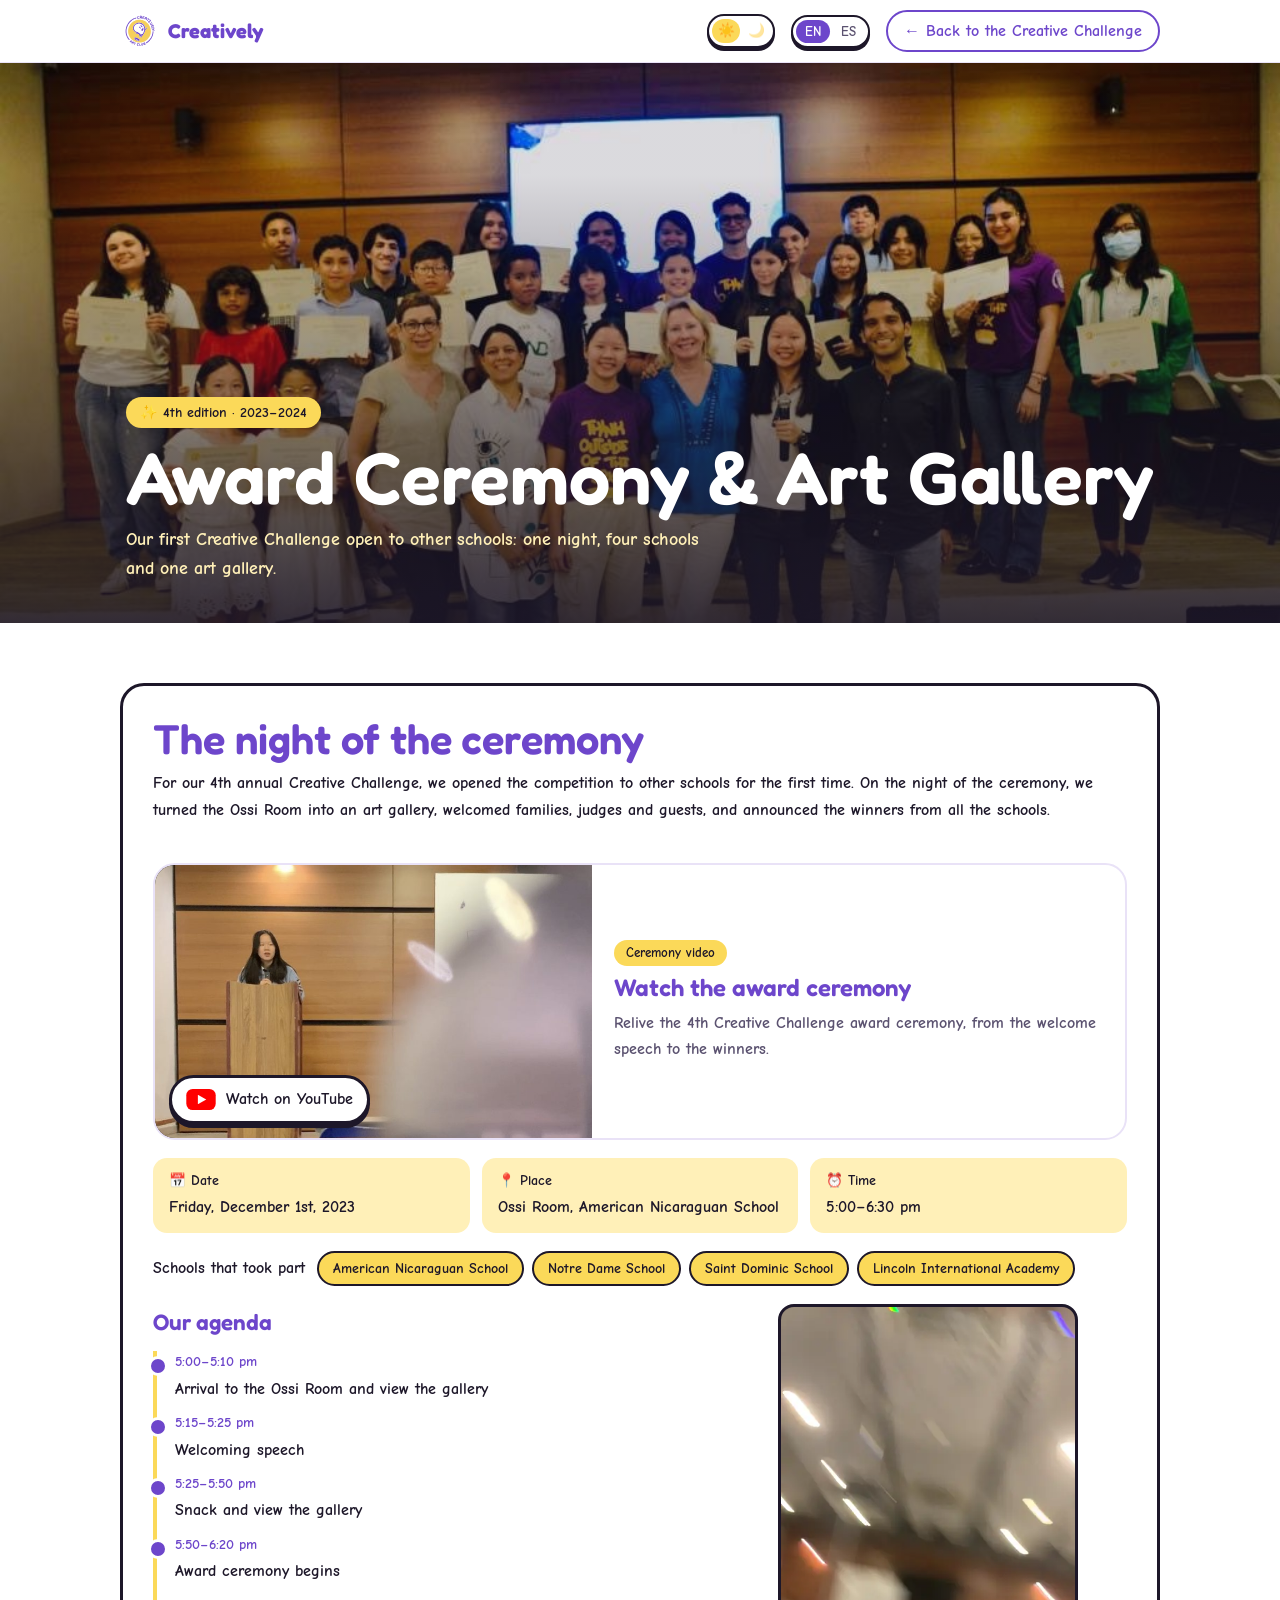
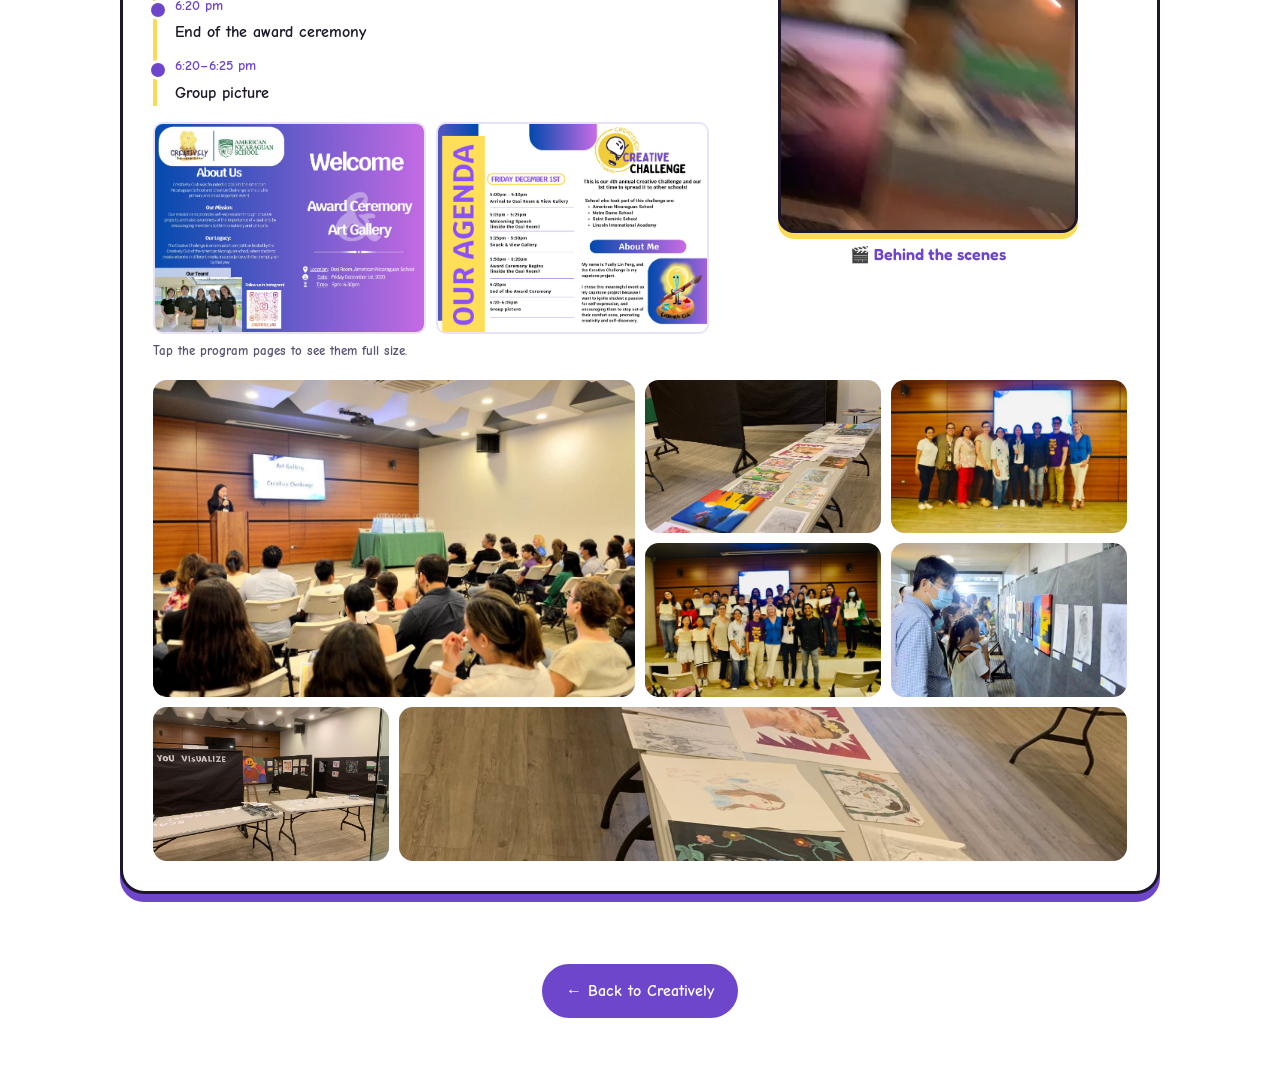
==== commit 674fe672: "Add favicon, light/dark mode and menu separators" ====
--- a/ceremony.html
+++ b/ceremony.html
@@ -3,12 +3,17 @@
 <head>
 <meta charset="utf-8">
 <meta name="viewport" content="width=device-width, initial-scale=1, viewport-fit=cover">
+<link rel="icon" href="favicon.ico" sizes="any">
+<link rel="icon" type="image/png" sizes="32x32" href="assets/img/favicon-32.png">
+<link rel="apple-touch-icon" href="assets/img/apple-touch-icon.png">
+<meta name="theme-color" content="#6D46CB">
+<script>try{var t=localStorage.getItem("creatively-theme");if(t)document.documentElement.setAttribute("data-theme",t)}catch(e){}</script>
 <title>Creative Challenge Ceremony</title>
 <link rel="stylesheet" href="https://fonts.googleapis.com/css2?family=Fredoka:wght@400;500;600;700&family=Comic+Neue:wght@700&family=Oswald:wght@300;500;700&display=swap">
 <link rel="stylesheet" href="css/ceremony.css">
 </head>
 <body>
-<nav class="cp-nav"><div class="wrap"><a class="brand" href="./"><img src="assets/img/logo.svg" alt="">Creatively</a><span class="nav-right"><button class="lang-btn" id="langBtn" aria-label="Español / English"><span data-l="en" class="on">EN</span><span data-l="es">ES</span></button><a class="cp-back" href="./#challenge">← Back to the Creative Challenge</a></span></div></nav>
+<nav class="cp-nav"><div class="wrap"><a class="brand" href="./"><img src="assets/img/logo.svg" alt="">Creatively</a><span class="nav-right"><button class="theme-btn" id="themeBtn" aria-label="Switch light or dark mode"><span class="tb-sun" aria-hidden="true">☀️</span><span class="tb-moon" aria-hidden="true">🌙</span></button><button class="lang-btn" id="langBtn" aria-label="Español / English"><span data-l="en" class="on">EN</span><span data-l="es">ES</span></button><a class="cp-back" href="./#challenge">← Back to the Creative Challenge</a></span></div></nav>
 <header class="cp-hero"><img src="assets/img/cc3.jpg" alt="Every participant from all four schools with their certificates"><div class="wrap"><span class="cer-badge" style="background:var(--sun);color:#1d1729">✨ 4th edition · 2023–2024</span><h1>Award Ceremony &amp; Art Gallery</h1><p>Our first Creative Challenge open to other schools: one night, four schools and one art gallery.</p></div></header>
 <main class="cp-main"><div class="wrap">
   <div class="cer" data-bulb="Our biggest night yet!">
--- a/css/ceremony.css
+++ b/css/ceremony.css
@@ -556,3 +556,20 @@
 .lang-btn span.on{background:var(--violet);color:#fff}
 .lang-btn:hover{transform:translateY(-1px)}
 .nav-right{display:flex;align-items:center;gap:16px}
+
+/* nav separators */
+.navlinks{gap:12px!important;align-items:center}
+.navlinks a:not(.navig)+a:not(.navig)::before{content:"|";display:inline-block;margin-right:12px;color:var(--muted);opacity:.45;font-weight:400;text-decoration:none}
+/* theme switch */
+.theme-btn{display:inline-flex;align-items:center;gap:2px;padding:3px;border:2.5px solid #1d1729;border-radius:999px;background:var(--card);cursor:pointer;box-shadow:0 3px 0 #1d1729;flex:none;font-size:.85rem;line-height:1}
+.theme-btn span{display:grid;place-items:center;width:28px;height:24px;border-radius:999px;transition:background .25s,opacity .25s;opacity:.45}
+.theme-btn:hover{transform:translateY(-1px)}
+:root .theme-btn .tb-sun,:root[data-theme="light"] .theme-btn .tb-sun{background:var(--sun);opacity:1}
+:root[data-theme="dark"] .theme-btn .tb-sun{background:none;opacity:.45}
+:root[data-theme="dark"] .theme-btn .tb-moon{background:var(--violet);opacity:1}
+@media (prefers-color-scheme:dark){:root:not([data-theme="light"]) .theme-btn .tb-sun{background:none;opacity:.45}:root:not([data-theme="light"]) .theme-btn .tb-moon{background:var(--violet);opacity:1}}
+/* dark mode touch-ups */
+:root[data-theme="dark"] .sunbox::before{background:var(--sun);opacity:.12}
+:root[data-theme="dark"] .hero .splat{opacity:.18!important}
+:root[data-theme="dark"] .theme-btn,:root[data-theme="dark"] .lang-btn{border-color:#a98cf5;box-shadow:0 3px 0 #a98cf5}
+@media (prefers-color-scheme:dark){:root:not([data-theme="light"]) .sunbox::before{background:var(--sun);opacity:.12}:root:not([data-theme="light"]) .hero .splat{opacity:.18!important}:root:not([data-theme="light"]) .theme-btn,:root:not([data-theme="light"]) .lang-btn{border-color:#a98cf5;box-shadow:0 3px 0 #a98cf5}}
